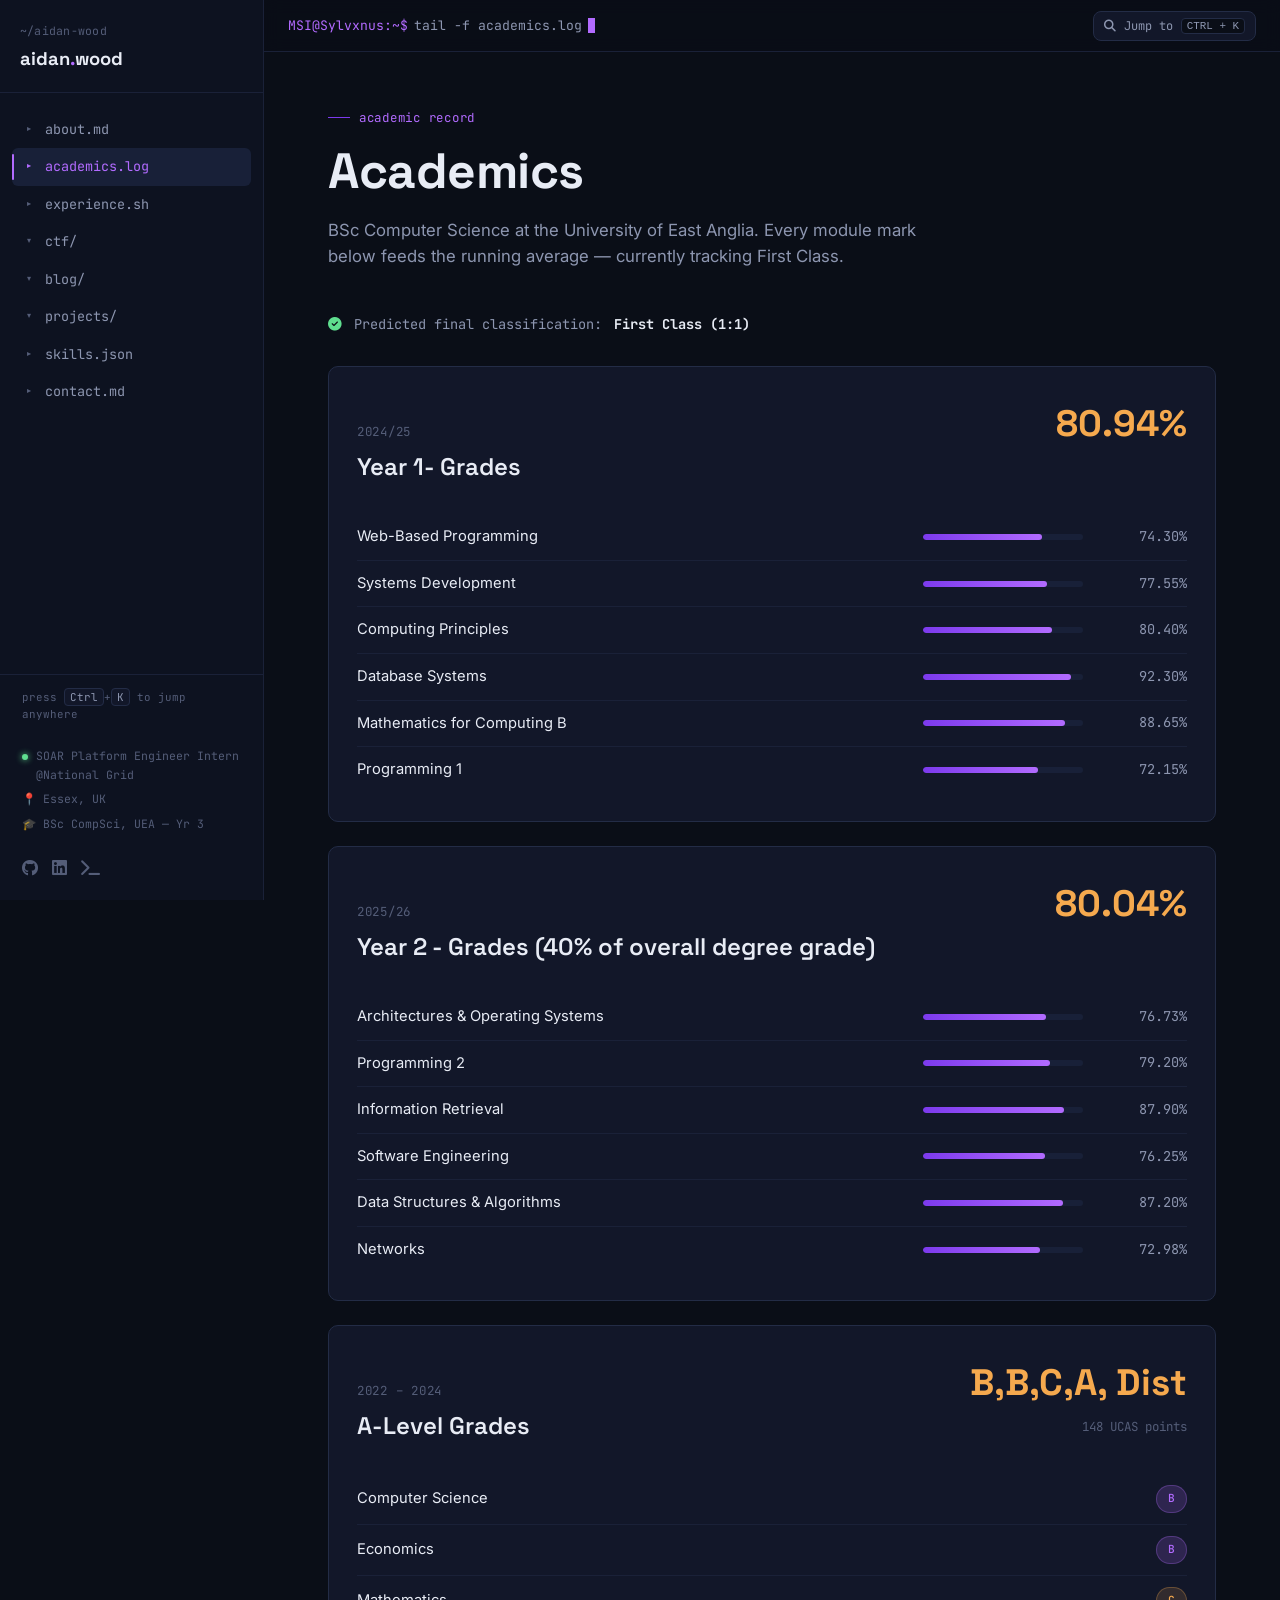
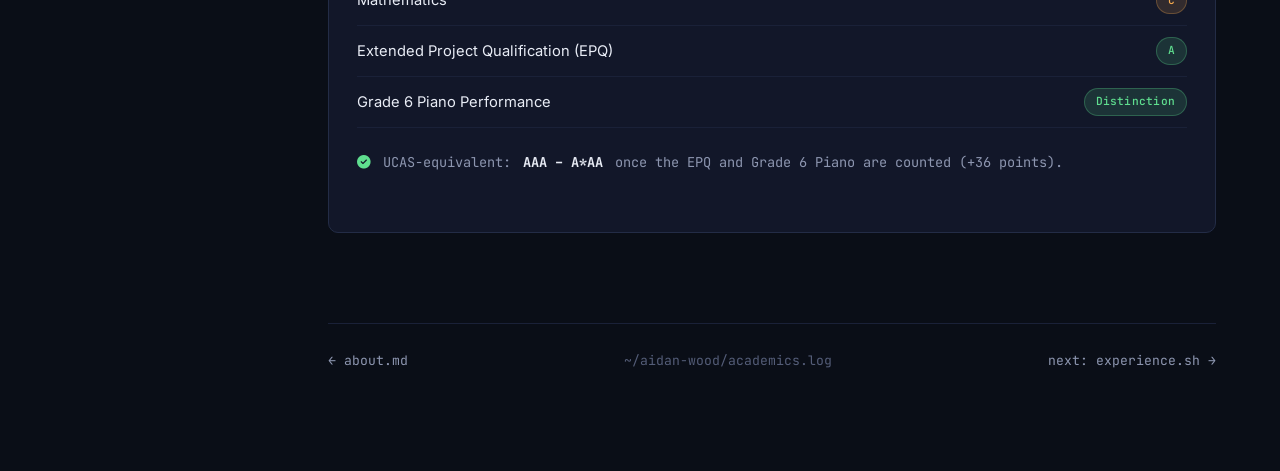
==== academics.html @ daf26e91 "Portfolio redesign" ====
<!DOCTYPE html>
<html lang="en">
<head>
<meta charset="UTF-8">
<meta name="viewport" content="width=device-width, initial-scale=1.0">
<title>Academics — Aidan Wood</title>
<link rel="stylesheet" href="assets/css/style.css">
<link rel="stylesheet" href="assets/css/pages.css">
<link rel="stylesheet" href="https://cdnjs.cloudflare.com/ajax/libs/font-awesome/6.5.0/css/all.min.css">
</head>
<body>

<div class="app-shell">

  <aside class="sidebar">
    <div class="sidebar-brand">
      <div class="path">~/aidan-wood</div>
      <div class="name">aidan<span class="dot">.</span>wood</div>
    </div>
    <nav class="tree">
      <a href="index.html" class="tree-item"><span class="glyph">▸</span>about.md</a>
      <a href="academics.html" class="tree-item active"><span class="glyph">▸</span>academics.log</a>
      <a href="experience.html" class="tree-item"><span class="glyph">▸</span>experience.sh</a>
      <a href="ctf.html" class="tree-item"><span class="glyph">▾</span>ctf/</a>
      <a href="blog.html" class="tree-item"><span class="glyph">▾</span>blog/</a>
      <a href="projects.html" class="tree-item"><span class="glyph">▾</span>projects/</a>
      <a href="skills.html" class="tree-item"><span class="glyph">▸</span>skills.json</a>
      <a href="contact.html" class="tree-item"><span class="glyph">▸</span>contact.md</a>
    </nav>
    <div class="tree-hint">press <kbd>Ctrl</kbd>+<kbd>K</kbd> to jump anywhere</div>
    <div class="sidebar-status">
      <div class="status-line"><span class="led"></span>SOAR Platform Engineer Intern @National Grid</div>
      <div class="status-line">📍 Essex, UK</div>
      <div class="status-line">🎓 BSc CompSci, UEA — Yr 3</div>
    </div>
    <div class="sidebar-social">
      <a href="https://github.com/AidanHWood" target="_blank" rel="noopener noreferrer" aria-label="GitHub"><i class="fab fa-github"></i></a>
      <a href="https://www.linkedin.com/in/aidan-h-wood/" target="_blank" rel="noopener noreferrer" aria-label="LinkedIn"><i class="fab fa-linkedin"></i></a>
      <a href="https://tryhackme.com/p/Sylvxnus" target="_blank" rel="noopener noreferrer" aria-label="TryHackMe"><i class="fas fa-terminal"></i></a>
    </div>
  </aside>
  <div class="sidebar-backdrop"></div>

  <div class="main-col">
    <div class="topbar">
      <div class="topbar-cmd">
        <span class="prompt">MSI@Sylvxnus:~$</span>
        <span class="path" data-command="tail -f academics.log"></span>
        <span class="caret"></span>
      </div>
      <div class="topbar-right">
        <button class="palette-trigger" data-open-palette><i class="fas fa-magnifying-glass"></i> Jump to <kbd class="kbd-hint">CTRL + K</kbd></button>
        <button class="mobile-nav-toggle" aria-label="Open menu"><i class="fas fa-bars"></i></button>
      </div>
    </div>

    <main class="page">
      <div class="eyebrow">academic record</div>
      <h1 class="page-title">Academics</h1>
      <p class="page-lede">BSc Computer Science at the University of East Anglia. Every module mark below feeds the running average — currently tracking First Class.</p>

      <div class="academics-summary">
        <i class="fas fa-circle-check" style="color:var(--green)"></i>
        Predicted final classification: <strong style="color:var(--text)">First Class (1:1)</strong>
      </div>

      <div class="card year-panel">
        <div class="year-panel-head">
          <div>
            <div class="yr">2024/25</div>
            <h2 class="section-title" style="margin-top:6px;">Year 1- Grades</h2>
          </div>
          <div class="avg">80.94%</div>
        </div>

        <div class="mod-row">
          <span class="mod-name">Web-Based Programming</span>
          <div class="mod-bar-track" style="width:160px;"><div class="mod-bar-fill" data-fill="74.30%"></div></div>
          <span class="mod-mark">74.30%</span>
        </div>
        <div class="mod-row">
          <span class="mod-name">Systems Development</span>
          <div class="mod-bar-track" style="width:160px;"><div class="mod-bar-fill" data-fill="77.55%"></div></div>
          <span class="mod-mark">77.55%</span>
        </div>
        <div class="mod-row">
          <span class="mod-name">Computing Principles</span>
          <div class="mod-bar-track" style="width:160px;"><div class="mod-bar-fill" data-fill="80.40%"></div></div>
          <span class="mod-mark">80.40%</span>
        </div>
        <div class="mod-row">
          <span class="mod-name">Database Systems</span>
          <div class="mod-bar-track" style="width:160px;"><div class="mod-bar-fill" data-fill="92.30%"></div></div>
          <span class="mod-mark">92.30%</span>
        </div>
        <div class="mod-row">
          <span class="mod-name">Mathematics for Computing B</span>
          <div class="mod-bar-track" style="width:160px;"><div class="mod-bar-fill" data-fill="88.65%"></div></div>
          <span class="mod-mark">88.65%</span>
        </div>
        <div class="mod-row">
          <span class="mod-name">Programming 1</span>
          <div class="mod-bar-track" style="width:160px;"><div class="mod-bar-fill" data-fill="72.15%"></div></div>
          <span class="mod-mark">72.15%</span>
        </div>
      </div>

      <div class="card year-panel">
        <div class="year-panel-head">
          <div>
            <div class="yr">2025/26</div>
            <h2 class="section-title" style="margin-top:6px;">Year 2 - Grades (40% of overall degree grade)</h2>
          </div>
          <div class="avg">80.04%</div>
        </div>

        <div class="mod-row">
          <span class="mod-name">Architectures &amp; Operating Systems</span>
          <div class="mod-bar-track" style="width:160px;"><div class="mod-bar-fill" data-fill="76.73%"></div></div>
          <span class="mod-mark">76.73%</span>
        </div>
        <div class="mod-row">
          <span class="mod-name">Programming 2</span>
          <div class="mod-bar-track" style="width:160px;"><div class="mod-bar-fill" data-fill="79.20%"></div></div>
          <span class="mod-mark">79.20%</span>
        </div>
        <div class="mod-row">
          <span class="mod-name">Information Retrieval</span>
          <div class="mod-bar-track" style="width:160px;"><div class="mod-bar-fill" data-fill="87.90%"></div></div>
          <span class="mod-mark">87.90%</span>
        </div>
        <div class="mod-row">
          <span class="mod-name">Software Engineering</span>
          <div class="mod-bar-track" style="width:160px;"><div class="mod-bar-fill" data-fill="76.25%"></div></div>
          <span class="mod-mark">76.25%</span>
        </div>
        <div class="mod-row">
          <span class="mod-name">Data Structures &amp; Algorithms</span>
          <div class="mod-bar-track" style="width:160px;"><div class="mod-bar-fill" data-fill="87.20%"></div></div>
          <span class="mod-mark">87.20%</span>
        </div>
        <div class="mod-row">
          <span class="mod-name">Networks</span>
          <div class="mod-bar-track" style="width:160px;"><div class="mod-bar-fill" data-fill="72.98%"></div></div>
          <span class="mod-mark">72.98%</span>
        </div>
      </div>

      <div class="card year-panel">
  <div class="year-panel-head">
    <div>
      <div class="yr">2022 – 2024</div>
      <h2 class="section-title" style="margin-top:6px;">A-Level Grades</h2>
    </div>
    <div style="text-align:right;">
      <div class="avg">B,B,C,A, Dist</div>
      <div style="font-family:var(--f-mono); font-size:0.78rem; color:var(--text-faint); margin-top:4px;">148 UCAS points</div>
    </div>
  </div>

  <div class="mod-row" style="grid-template-columns:1fr auto;">
    <span class="mod-name">Computer Science</span>
    <span class="pill">B</span>
  </div>
  <div class="mod-row" style="grid-template-columns:1fr auto;">
    <span class="mod-name">Economics</span>
    <span class="pill">B</span>
  </div>
  <div class="mod-row" style="grid-template-columns:1fr auto;">
    <span class="mod-name">Mathematics</span>
    <span class="pill amber">C</span>
  </div>
  <div class="mod-row" style="grid-template-columns:1fr auto;">
    <span class="mod-name">Extended Project Qualification (EPQ)</span>
    <span class="pill green">A</span>
  </div>
  <div class="mod-row" style="grid-template-columns:1fr auto;">
    <span class="mod-name">Grade 6 Piano Performance</span>
    <span class="pill green">Distinction</span>
  </div>

  <div class="academics-summary" style="margin-top:24px;">
    <i class="fas fa-circle-check" style="color:var(--green)"></i>
    UCAS-equivalent: <strong style="color:var(--text)">AAA – A*AA</strong> once the EPQ and Grade 6 Piano are counted (+36 points).
  </div>
</div>

      

      
      <div class="page-footer-nav">
        <a href="index.html">← about.md</a>
        <span>~/aidan-wood/academics.log</span>
        <a href="experience.html">next: experience.sh →</a>
      </div>
    </main>
  </div>
</div>

<script src="assets/js/main.js"></script>
</body>
</html>
---- assets/css/style.css ----
/* ============================================================
   AIDAN WOOD — PORTFOLIO DESIGN SYSTEM
   Concept: a security engineer's home directory, rendered as a site.
   Left rail = file tree (nav). Pages = files being opened.
   Every content block borrows the chrome of a terminal window.
   ============================================================ */

@import url('https://fonts.googleapis.com/css2?family=Space+Grotesk:wght@500;600;700&family=Inter:wght@400;500;600;700&family=JetBrains+Mono:wght@400;500;600;700&display=swap');

:root {
  /* ---- color tokens ---- */
  --ink:        #0A0E17;
  --ink-raised: #0D1220;
  --panel:      #121729;
  --panel-2:    #182038;
  --border:     #232C46;
  --border-soft:#1A2138;

  --text:       #E8ECF5;
  --text-dim:   #8D96B0;
  --text-faint: #545D78;

  --accent:     #B26BFF;   /* primary — neon purple, "info" signal */
  --accent-dim: #7C3AED;
  --accent-glow: rgba(178, 107, 255, 0.18);

  --amber:      #F5A94E;   /* secondary — marks, warnings */
  --amber-dim:  #B8792F;

  --red:        #F2556B;   /* high severity only */
  --green:      #5FDE8F;   /* success / active status */

  /* ---- type ---- */
  --f-display: 'Space Grotesk', sans-serif;
  --f-body:    'Inter', sans-serif;
  --f-mono:    'JetBrains Mono', monospace;

  /* ---- layout ---- */
  --sidebar-w: 264px;
  --topbar-h: 52px;
  --radius: 10px;
  --radius-sm: 6px;
}

* { margin: 0; padding: 0; box-sizing: border-box; }

html { scroll-behavior: smooth; }

@media (prefers-reduced-motion: reduce) {
  html { scroll-behavior: auto; }
  *, *::before, *::after {
    animation-duration: 0.001ms !important;
    animation-iteration-count: 1 !important;
    transition-duration: 0.001ms !important;
  }
}

body {
  font-family: var(--f-body);
  background: var(--ink);
  color: var(--text);
  line-height: 1.6;
  -webkit-font-smoothing: antialiased;
  overflow-x: hidden;
}

a { color: inherit; text-decoration: none; }
ul { list-style: none; }
img { max-width: 100%; display: block; }
button { font-family: inherit; cursor: pointer; }

::selection { background: var(--accent-glow); color: var(--accent); }

:focus-visible {
  outline: 2px solid var(--accent);
  outline-offset: 3px;
  border-radius: 3px;
}

/* ---- scrollbar ---- */
::-webkit-scrollbar { width: 10px; height: 10px; }
::-webkit-scrollbar-track { background: var(--ink); }
::-webkit-scrollbar-thumb { background: var(--border); border-radius: 8px; }
::-webkit-scrollbar-thumb:hover { background: var(--accent-dim); }

/* ============================================================
   APP SHELL
   ============================================================ */

.app-shell {
  display: flex;
  align-items: stretch;
  min-height: 100vh;
}

/* ---- Sidebar (file tree) ---- */

.sidebar {
  flex: 0 0 var(--sidebar-w);
  width: var(--sidebar-w);
  position: sticky;
  top: 0;
  align-self: flex-start;
  height: 100vh;
  background: var(--ink-raised);
  border-right: 1px solid var(--border-soft);
  display: flex;
  flex-direction: column;
  padding: 22px 0 18px;
  overflow-y: auto;
}

.sidebar-brand {
  padding: 0 20px 18px;
  border-bottom: 1px solid var(--border-soft);
  margin-bottom: 14px;
}

.sidebar-brand .path {
  font-family: var(--f-mono);
  font-size: 0.72rem;
  color: var(--text-faint);
  letter-spacing: 0.02em;
}

.sidebar-brand .name {
  font-family: var(--f-display);
  font-weight: 700;
  font-size: 1.15rem;
  margin-top: 4px;
  color: var(--text);
}

.sidebar-brand .name .dot { color: var(--accent); }

.tree {
  padding: 4px 12px;
  flex: 1;
}

.tree-item {
  display: flex;
  align-items: center;
  gap: 9px;
  padding: 8px 10px;
  border-radius: var(--radius-sm);
  font-family: var(--f-mono);
  font-size: 0.84rem;
  color: var(--text-dim);
  transition: background 0.15s ease, color 0.15s ease;
  position: relative;
}

.tree-item .glyph {
  color: var(--text-faint);
  width: 14px;
  text-align: center;
  flex-shrink: 0;
}

.tree-item:hover {
  background: var(--panel);
  color: var(--text);
}

.tree-item.active {
  background: var(--panel-2);
  color: var(--accent);
}

.tree-item.active .glyph { color: var(--accent); }

.tree-item.active::before {
  content: '';
  position: absolute;
  left: 0;
  top: 6px;
  bottom: 6px;
  width: 2px;
  background: var(--accent);
  border-radius: 2px;
}

.tree-hint {
  padding: 14px 22px 0;
  font-family: var(--f-mono);
  font-size: 0.68rem;
  color: var(--text-faint);
  border-top: 1px solid var(--border-soft);
  margin-top: 10px;
  padding-top: 14px;
}

.tree-hint kbd {
  background: var(--panel);
  border: 1px solid var(--border);
  border-radius: 4px;
  padding: 1px 5px;
  font-family: var(--f-mono);
  color: var(--text-dim);
}

.sidebar-status {
  padding: 14px 22px 0 22px;
  margin-top: 10px;
}

.status-line {
  display: flex;
  align-items: baseline;
  gap: 8px;
  font-family: var(--f-mono);
  font-size: 0.72rem;
  color: var(--text-faint);
  margin-bottom: 6px;
}

.status-line .led {
  width: 6px; height: 6px;
  border-radius: 50%;
  background: var(--green);
  box-shadow: 0 0 6px var(--green);
  flex-shrink: 0;
}

.sidebar-social {
  display: flex;
  gap: 14px;
  padding: 16px 22px 0;
}

.sidebar-social a {
  color: var(--text-faint);
  font-size: 1.05rem;
  transition: color 0.15s ease;
}
.sidebar-social a:hover { color: var(--accent); }

/* ---- Main column ---- */

.main-col { flex: 1 1 auto; min-width: 0; }

.topbar {
  height: var(--topbar-h);
  border-bottom: 1px solid var(--border-soft);
  display: flex;
  align-items: center;
  justify-content: space-between;
  padding: 0 24px;
  background: rgba(10, 14, 23, 0.85);
  backdrop-filter: blur(8px);
  position: sticky;
  top: 0;
  z-index: 40;
}

.topbar-cmd {
  font-family: var(--f-mono);
  font-size: 0.82rem;
  color: var(--text-dim);
  display: flex;
  gap: 6px;
  align-items: center;
  overflow: hidden;
  white-space: nowrap;
}

.topbar-cmd .prompt { color: var(--accent); }
.topbar-cmd .path { color: var(--text-dim); }
.topbar-cmd .caret {
  display: inline-block;
  width: 7px; height: 15px;
  background: var(--accent);
  animation: caret-blink 1.1s steps(1) infinite;
}

@keyframes caret-blink { 50% { opacity: 0; } }

.topbar-right {
  display: flex;
  align-items: center;
  gap: 14px;
}

.mobile-nav-toggle {
  display: none;
  background: var(--panel);
  border: 1px solid var(--border);
  color: var(--text);
  border-radius: var(--radius-sm);
  width: 34px; height: 34px;
  align-items: center;
  justify-content: center;
  font-size: 1rem;
}

.palette-trigger {
  display: flex;
  align-items: center;
  gap: 8px;
  background: var(--panel);
  border: 1px solid var(--border);
  border-radius: 8px;
  padding: 6px 10px;
  font-family: var(--f-mono);
  font-size: 0.75rem;
  color: var(--text-dim);
  transition: border-color 0.15s ease, color 0.15s ease;
}
.palette-trigger:hover { border-color: var(--accent-dim); color: var(--text); }
.palette-trigger kbd {
  background: var(--ink);
  border: 1px solid var(--border);
  border-radius: 4px;
  padding: 1px 5px;
  font-size: 0.68rem;
}

.page {
  padding: 56px clamp(24px, 5vw, 72px) 100px;
  max-width: 1480px;
}

/* ============================================================
   TYPOGRAPHY
   ============================================================ */

.eyebrow {
  font-family: var(--f-mono);
  font-size: 0.78rem;
  color: var(--accent);
  letter-spacing: 0.06em;
  display: flex;
  align-items: center;
  gap: 9px;
  margin-bottom: 16px;
}

.eyebrow::before {
  content: '';
  width: 22px;
  height: 1px;
  background: var(--accent-dim);
}

h1.page-title {
  font-family: var(--f-display);
  font-weight: 700;
  font-size: clamp(2.1rem, 4vw, 3.1rem);
  line-height: 1.1;
  color: var(--text);
  margin-bottom: 18px;
  letter-spacing: -0.01em;
}

.page-lede {
  font-size: 1.05rem;
  color: var(--text-dim);
  max-width: 640px;
  margin-bottom: 44px;
}

h2.section-title {
  font-family: var(--f-display);
  font-weight: 600;
  font-size: 1.5rem;
  color: var(--text);
  margin-bottom: 6px;
}

.section-block { margin-top: 64px; }
.section-block:first-of-type { margin-top: 0; }

/* ============================================================
   TERMINAL WINDOW COMPONENT
   ============================================================ */

.term-window {
  background: var(--panel);
  border: 1px solid var(--border);
  border-radius: var(--radius);
  overflow: hidden;
  box-shadow: 0 20px 50px -20px rgba(0,0,0,0.6);
}

.term-titlebar {
  display: flex;
  align-items: center;
  gap: 10px;
  padding: 11px 14px;
  background: var(--panel-2);
  border-bottom: 1px solid var(--border);
}

.term-dots { display: flex; gap: 7px; }
.term-dots span {
  width: 11px; height: 11px;
  border-radius: 50%;
  display: inline-block;
}
.term-dots .r { background: #F2556B; }
.term-dots .y { background: #F5A94E; }
.term-dots .g { background: #5FDE8F; }

.term-titlebar .term-name {
  font-family: var(--f-mono);
  font-size: 0.74rem;
  color: var(--text-faint);
  margin-left: 4px;
}

.term-body {
  padding: 20px 22px 24px;
  font-family: var(--f-mono);
  font-size: 0.88rem;
  color: var(--text);
  overflow-x: auto;
}

.term-line { display: flex; gap: 10px; margin-bottom: 4px; flex-wrap: wrap; }
.term-line .prompt { color: var(--accent); flex-shrink: 0; }
.term-line .cmd { color: var(--text); }
.term-out { color: var(--text-dim); }

/* ============================================================
   BUTTONS
   ============================================================ */

.btn {
  display: inline-flex;
  align-items: center;
  gap: 8px;
  padding: 12px 22px;
  border-radius: 8px;
  font-family: var(--f-mono);
  font-size: 0.85rem;
  font-weight: 500;
  border: 1px solid transparent;
  transition: transform 0.15s ease, background 0.15s ease, border-color 0.15s ease, color 0.15s ease;
}

.btn-primary {
  background: var(--accent);
  color: #1C0B33;
}
.btn-primary:hover { transform: translateY(-2px); background: #CB9BFF; }

.btn-ghost {
  background: transparent;
  border-color: var(--border);
  color: var(--text);
}
.btn-ghost:hover { border-color: var(--accent-dim); color: var(--accent); transform: translateY(-2px); }

.btn-row { display: flex; gap: 14px; flex-wrap: wrap; margin-top: 30px; }

/* ============================================================
   CARDS — generic
   ============================================================ */

.card {
  background: var(--panel);
  border: 1px solid var(--border);
  border-radius: var(--radius);
  padding: 24px;
  transition: transform 0.18s ease, border-color 0.18s ease;
}

.card:hover { border-color: var(--border); transform: translateY(-3px); }

.grid-2 { display: grid; grid-template-columns: repeat(2, minmax(0, 540px)); justify-content: space-between; gap: 22px; }
.grid-3 { display: grid; grid-template-columns: repeat(3, minmax(0, 340px)); justify-content: space-between; gap: 20px; }

@media (max-width: 900px) {
  .grid-2, .grid-3 { grid-template-columns: 1fr; }
}

/* ============================================================
   BADGES / PILLS
   ============================================================ */

.pill {
  display: inline-flex;
  align-items: center;
  gap: 6px;
  padding: 4px 11px;
  border-radius: 20px;
  font-family: var(--f-mono);
  font-size: 0.7rem;
  font-weight: 500;
  letter-spacing: 0.02em;
  background: var(--accent-glow);
  color: var(--accent);
  border: 1px solid rgba(178,107,255,0.28);
}

.pill.amber { background: rgba(245,169,78,0.14); color: var(--amber); border-color: rgba(245,169,78,0.28); }
.pill.red { background: rgba(242,85,107,0.14); color: var(--red); border-color: rgba(242,85,107,0.28); }
.pill.green { background: rgba(95,222,143,0.14); color: var(--green); border-color: rgba(95,222,143,0.28); }

/* ============================================================
   COMMAND PALETTE
   ============================================================ */

.palette-overlay {
  position: fixed;
  inset: 0;
  background: rgba(5,7,13,0.7);
  backdrop-filter: blur(3px);
  display: none;
  align-items: flex-start;
  justify-content: center;
  padding-top: 14vh;
  z-index: 200;
}

.palette-overlay.open { display: flex; }

.palette-box {
  width: min(560px, 90vw);
  background: var(--panel);
  border: 1px solid var(--border);
  border-radius: var(--radius);
  box-shadow: 0 30px 70px -20px rgba(0,0,0,0.7);
  overflow: hidden;
}

.palette-input-row {
  display: flex;
  align-items: center;
  gap: 10px;
  padding: 14px 18px;
  border-bottom: 1px solid var(--border);
  font-family: var(--f-mono);
  color: var(--accent);
}

.palette-input-row input {
  flex: 1;
  background: transparent;
  border: none;
  outline: none;
  color: var(--text);
  font-family: var(--f-mono);
  font-size: 0.92rem;
}

.palette-results { max-height: 320px; overflow-y: auto; padding: 8px; }

.palette-item {
  display: flex;
  justify-content: space-between;
  padding: 10px 12px;
  border-radius: var(--radius-sm);
  font-family: var(--f-mono);
  font-size: 0.85rem;
  color: var(--text-dim);
}

.palette-item.sel { background: var(--panel-2); color: var(--text); }
.palette-item .tag { color: var(--text-faint); font-size: 0.72rem; }

/* ============================================================
   FOOTER (per page, inside .page)
   ============================================================ */

.page-footer-nav {
  margin-top: 90px;
  padding-top: 26px;
  border-top: 1px solid var(--border-soft);
  display: flex;
  justify-content: space-between;
  font-family: var(--f-mono);
  font-size: 0.82rem;
  color: var(--text-faint);
  flex-wrap: wrap;
  gap: 14px;
}

.page-footer-nav a { color: var(--text-dim); transition: color 0.15s ease; }
.page-footer-nav a:hover { color: var(--accent); }

/* ============================================================
   TOAST (easter egg / copy confirmation)
   ============================================================ */

.toast {
  position: fixed;
  bottom: 24px;
  left: 50%;
  transform: translateX(-50%) translateY(20px);
  background: var(--panel-2);
  border: 1px solid var(--accent-dim);
  color: var(--accent);
  font-family: var(--f-mono);
  font-size: 0.82rem;
  padding: 11px 18px;
  border-radius: 8px;
  opacity: 0;
  pointer-events: none;
  transition: opacity 0.25s ease, transform 0.25s ease;
  z-index: 300;
  box-shadow: 0 15px 40px -10px rgba(0,0,0,0.6);
}

.toast.show { opacity: 1; transform: translateX(-50%) translateY(0); }

/* ============================================================
   RESPONSIVE — mobile sidebar becomes a drawer
   ============================================================ */

@media (max-width: 880px) {
  .sidebar {
    position: fixed;
    left: 0; top: 0;
    width: min(280px, 82vw);
    transform: translateX(-100%);
    transition: transform 0.25s ease;
    z-index: 150;
    box-shadow: 20px 0 60px -20px rgba(0,0,0,0.6);
  }
  .sidebar.open { transform: translateX(0); }
  .mobile-nav-toggle { display: flex; }
  .sidebar-backdrop {
    display: none;
    position: fixed; inset: 0;
    background: rgba(0,0,0,0.5);
    z-index: 140;
  }
  .sidebar-backdrop.open { display: block; }
  .palette-trigger .kbd-hint { display: none; }
}
---- assets/css/pages.css ----
/* ============================================================
   PAGE-SPECIFIC STYLES
   ============================================================ */

/* ---------- HOME / ABOUT — neofetch hero ---------- */

.hero {
  display: grid;
  grid-template-columns: minmax(0, 640px) 460px;
  justify-content: space-between;
  gap: 40px;
  align-items: start;
  margin-bottom: 26px;
}

@media (max-width: 900px) { .hero { grid-template-columns: 1fr; } }

.hero-copy { display: flex; flex-direction: column; justify-content: center; }

.hero-copy h1 {
  font-family: var(--f-display);
  font-weight: 700;
  font-size: clamp(2.3rem, 4.4vw, 3.4rem);
  line-height: 1.08;
  letter-spacing: -0.01em;
  margin-bottom: 18px;
}

.hero-copy h1 .accent { color: var(--accent); }

.hero-copy p.lede {
  color: var(--text-dim);
  font-size: 1.05rem;
  max-width: 520px;
  margin-bottom: 8px;
}

.neofetch-card { min-width: 0; }

/* ---- standalone photo + blob, next to the heading ---- */
.hero-photo-col {
  position: relative;
  min-height: 420px;   /* was 340px */
  display: flex;
  align-items: center;
  justify-content: center;
}

.photo-blob {
  position: absolute;
  width: 450px;    /* was 300px */
  height: 400px;   /* was 280px */
  background: linear-gradient(135deg, var(--accent), var(--accent-dim));
  border-radius: 63% 37% 54% 46% / 45% 41% 59% 55%;
  box-shadow: 0 0 70px rgba(178,107,255,0.35), 0 0 140px rgba(178,107,255,0.14);
  transform: rotate(-8deg);
}

.hero-photo {
  position: relative;
  width: 290px;    /* was 230px */
  height: 290px;   /* was 230px */
  border-radius: 50%;
  object-fit: cover;
  object-position: center 20%;
  border: 5px solid #F3EEFF;
  box-shadow: 0 18px 45px -14px rgba(0,0,0,0.55);
}

@media (max-width: 900px) {
  .hero-photo-col { min-height: 260px; margin-top: 4px; }
  .photo-blob { width: 230px; height: 210px; }
  .hero-photo { width: 180px; height: 180px; }
}

/* ---- full-width neofetch stat strip (below the buttons) ---- */
.neofetch-strip {
  display: flex;
  flex-wrap: wrap;
  gap: 28px 44px;
  padding: 26px 28px 30px;
  font-family: var(--f-mono);
}

.neofetch-strip .stat {
  display: flex;
  flex-direction: column;
  gap: 6px;
  min-width: 150px;
}

.neofetch-strip .stat-k {
  color: var(--accent);
  font-size: 0.74rem;
  letter-spacing: 0.04em;
  text-transform: uppercase;
}

.neofetch-strip .stat-v { color: var(--text-dim); font-size: 0.86rem; }
.neofetch-strip .stat-v strong { color: var(--text); font-weight: 500; }

.neofetch-swatches-wide {
  display: flex;
  gap: 6px;
  align-items: center;
}
.neofetch-swatches-wide span { width: 18px; height: 18px; border-radius: 4px; }

.neofetch-body {
  display: flex;
  gap: 22px;
  padding: 26px 22px;
  font-family: var(--f-mono);
  font-size: 0.82rem;
}

.neofetch-photo {
  width: 108px;
  height: 108px;
  border-radius: 12px;
  object-fit: cover;
  object-position: center 20%;
  border: 1px solid var(--border);
  flex-shrink: 0;
}

.neofetch-info dl {
  display: grid;
  grid-template-columns: auto 1fr;
  gap: 5px 14px;
}

.neofetch-info dt { color: var(--accent); white-space: nowrap; }
.neofetch-info dd { color: var(--text-dim); }
.neofetch-info dd strong { color: var(--text); font-weight: 500; }

.neofetch-swatches { display: flex; gap: 5px; margin-top: 12px; grid-column: 1 / -1; }
.neofetch-swatches span { width: 16px; height: 16px; border-radius: 3px; }

.quicklinks {
  display: grid;
  grid-template-columns: repeat(4, minmax(0, 260px));
  justify-content: space-between;
  gap: 16px;
  margin-top: 56px;
}
@media (max-width: 760px) { .quicklinks { grid-template-columns: repeat(2, 1fr); } }

.quicklink {
  padding: 20px 18px;
  display: flex;
  flex-direction: column;
  gap: 10px;
}
.quicklink .glyph { color: var(--accent); font-size: 1.15rem; }
.quicklink .label { font-family: var(--f-display); font-weight: 600; font-size: 0.95rem; }
.quicklink .desc { color: var(--text-dim); font-size: 0.8rem; }

/* ---------- ACADEMICS ---------- */

.year-panel { padding: 28px; }
.year-panel + .year-panel { margin-top: 24px; }

.year-panel-head {
  display: flex;
  justify-content: space-between;
  align-items: baseline;
  margin-bottom: 22px;
  flex-wrap: wrap;
  gap: 10px;
}

.year-panel-head .yr {
  font-family: var(--f-mono);
  font-size: 0.78rem;
  color: var(--text-faint);
  text-transform: uppercase;
  letter-spacing: 0.06em;
}

.year-panel-head .avg {
  font-family: var(--f-display);
  font-size: 2.3rem;
  font-weight: 700;
  color: var(--amber);
}

.mod-row {
  display: grid;
  grid-template-columns: 1fr auto 90px;
  align-items: center;
  gap: 14px;
  padding: 11px 0;
  border-bottom: 1px solid var(--border-soft);
}
.mod-row:last-child { border-bottom: none; }

.mod-name { font-size: 0.92rem; color: var(--text); }
.mod-mark { font-family: var(--f-mono); font-size: 0.85rem; color: var(--text-dim); text-align: right; }

.mod-bar-track {
  height: 6px;
  border-radius: 4px;
  background: var(--panel-2);
  overflow: hidden;
}
.mod-bar-fill {
  height: 100%;
  background: linear-gradient(90deg, var(--accent-dim), var(--accent));
  border-radius: 4px;
  width: 0%;
  transition: width 1s cubic-bezier(.16,1,.3,1);
}

.academics-summary {
  margin-top: 30px;
  margin-bottom: 30px;
  display: flex;
  align-items: center;
  gap: 12px;
  font-family: var(--f-mono);
  font-size: 0.85rem;
  color: var(--text-dim);
}

/* ---------- EXPERIENCE — ls -la terminal ---------- */

.ls-row {
  display: grid;
  grid-template-columns: 100px 50px 60px 90px 130px 1fr;
  gap: 14px;
  padding: 9px 4px;
  border-radius: var(--radius-sm);
  cursor: pointer;
  color: var(--text-dim);
  transition: background 0.12s ease, color 0.12s ease;
  white-space: nowrap;
}
.ls-row:hover, .ls-row.open { background: var(--panel-2); color: var(--text); }
.ls-row .perm { color: var(--text-faint); }
.ls-row .fname { color: var(--accent); font-weight: 500; }
.ls-row.open .fname { color: var(--text); }

.ls-header-row {
  color: var(--text-faint);
  font-size: 0.72rem;
  padding: 0 4px 8px;
  border-bottom: 1px solid var(--border-soft);
  margin-bottom: 6px;
}

.ls-detail {
  display: none;
  padding: 16px 18px;
  margin: 4px 0 12px;
  background: var(--ink-raised);
  border-left: 2px solid var(--accent);
  border-radius: 0 var(--radius-sm) var(--radius-sm) 0;
  font-family: var(--f-body);
  font-size: 0.88rem;
  color: var(--text-dim);
  white-space: normal;
}
.ls-detail.show { display: block; }
.ls-detail h4 { font-family: var(--f-display); color: var(--text); font-size: 1rem; margin-bottom: 6px; }
.ls-detail .meta { font-family: var(--f-mono); font-size: 0.74rem; color: var(--accent); margin-bottom: 10px; display: block; }

.ls-hint { color: var(--text-faint); font-size: 0.76rem; margin-top: 14px; }

@media (max-width: 700px) {
  .ls-row { grid-template-columns: 1fr; gap: 2px; white-space: normal; }
  .ls-row > span:not(.fname) { display: none; }
  .ls-header-row { display: none; }
}

/* ---------- CTF ---------- */

.ctf-card {
  padding: 0;
  overflow: hidden;
  display: flex;
  flex-direction: column;
}

.ctf-card img {
  width: 100%;
  height: 250px;   /* was 170px */
  object-fit: cover;
}

.ctf-card img.contain {
  object-fit: contain;
  background: var(--ink-raised);
  padding: 10px;   /* was 18px — less padding leaves more room for the image itself */
}

.ctf-card-body { padding: 22px; flex: 1; display: flex; flex-direction: column; gap: 10px; }
.ctf-card-body h3 { font-family: var(--f-display); font-size: 1.05rem; }
.ctf-card-body p { color: var(--text-dim); font-size: 0.86rem; }

.rank-track { height: 5px; border-radius: 4px; background: var(--panel-2); overflow: hidden; margin-top: 4px; }
.rank-fill { height: 100%; background: linear-gradient(90deg, var(--amber-dim), var(--amber)); width: 0%; transition: width 1.1s cubic-bezier(.16,1,.3,1); border-radius: 4px; }
.rank-labels { display: flex; justify-content: space-between; font-family: var(--f-mono); font-size: 0.68rem; color: var(--text-faint); }

/* ---------- BLOG ---------- */

.blog-term { padding-bottom: 0; }

.blog-typeline {
  font-family: var(--f-mono);
  font-size: 0.95rem;
  color: var(--accent);
}
.blog-typeline .caret2 {
  display: inline-block; width: 8px; height: 16px;
  background: var(--accent); margin-left: 2px; vertical-align: -2px;
  animation: caret-blink 1.1s steps(1) infinite;
}

.blog-daynav {
  display: flex;
  align-items: center;
  justify-content: space-between;
  margin: 34px 0 20px;
  font-family: var(--f-mono);
}

.blog-daynav .date { color: var(--text); font-size: 0.95rem; }
.blog-daynav .navbtn {
  background: var(--panel);
  border: 1px solid var(--border);
  color: var(--text-dim);
  border-radius: 7px;
  padding: 8px 12px;
  font-family: var(--f-mono);
  font-size: 0.78rem;
  transition: border-color 0.15s ease, color 0.15s ease;
}
.blog-daynav .navbtn:hover:not(:disabled) { border-color: var(--accent-dim); color: var(--accent); }
.blog-daynav .navbtn:disabled { opacity: 0.35; cursor: not-allowed; }

.exploit-card {
  padding: 20px;
  border-left: 3px solid var(--text-faint);
  cursor: pointer;
}
.exploit-card.high { border-left-color: var(--red); }
.exploit-card.medium { border-left-color: var(--amber); }
.exploit-card.low { border-left-color: var(--green); }

.exploit-card .title { font-family: var(--f-display); font-weight: 600; font-size: 1.02rem; margin-bottom: 8px; }
.exploit-card .desc { color: var(--text-dim); font-size: 0.88rem; }

.exploit-empty { color: var(--text-faint); font-family: var(--f-mono); font-size: 0.85rem; padding: 30px 0; }

.modal-overlay {
  position: fixed; inset: 0;
  background: rgba(5,7,13,0.72);
  backdrop-filter: blur(3px);
  display: none;
  align-items: center;
  justify-content: center;
  z-index: 250;
  padding: 20px;
}
.modal-overlay.open { display: flex; }

.modal-box {
  width: min(640px, 100%);
  max-height: 82vh;
  overflow-y: auto;
  background: var(--panel);
  border: 1px solid var(--border);
  border-radius: var(--radius);
  padding: 30px;
  position: relative;
}

.modal-close {
  position: absolute; top: 18px; right: 18px;
  background: var(--panel-2);
  border: 1px solid var(--border);
  color: var(--text-dim);
  width: 30px; height: 30px;
  border-radius: 8px;
  font-size: 1rem;
}
.modal-close:hover { color: var(--text); }

.modal-box h3 { font-family: var(--f-display); font-size: 1.3rem; margin: 6px 30px 12px 0; }
.modal-box .modal-desc { color: var(--text-dim); margin-bottom: 14px; }
.modal-box .modal-details { color: var(--text-dim); font-size: 0.92rem; line-height: 1.7; margin-bottom: 18px; }
.modal-box .modal-link { color: var(--accent); font-family: var(--f-mono); font-size: 0.85rem; }

/* ---------- PROJECTS ---------- */

.project-feature {
  display: grid;
  grid-template-columns: 1.1fr 1fr;
  gap: 26px;
  margin-bottom: 26px;
}
@media (max-width: 900px) { .project-feature { grid-template-columns: 1fr; } }

.project-feature video {
  width: 100%;
  height: 100%;
  min-height: 260px;
  object-fit: cover;
  border-radius: var(--radius);
  border: 1px solid var(--border);
}

.project-card h3 { font-family: var(--f-display); font-size: 1.15rem; margin-bottom: 12px; }
.project-card p { color: var(--text-dim); font-size: 0.9rem; margin-bottom: 10px; }
.project-card .accuracy-list { font-family: var(--f-mono); font-size: 0.8rem; color: var(--text-dim); margin: 10px 0; }
.project-card .accuracy-list div { display: flex; justify-content: space-between; padding: 3px 0; border-bottom: 1px solid var(--border-soft); }
.project-card .gh-link {
  margin-top: auto;
  display: inline-flex;
  align-items: center;
  gap: 8px;
  color: var(--accent);
  font-family: var(--f-mono);
  font-size: 0.82rem;
  padding-top: 12px;
}

.project-card { display: flex; flex-direction: column; }

/* ---------- SKILLS (rendered as skills.json) ---------- */

.json-body { font-family: var(--f-mono); font-size: 0.86rem; line-height: 1.85; padding: 24px 26px; overflow-x: auto; }
.json-body .k { color: var(--accent); }
.json-body .s { color: var(--amber); }
.json-body .b { color: var(--text-faint); }
.json-line { padding-left: 22px; }
.json-line-2 { padding-left: 44px; }

/* ---------- CONTACT ---------- */

.contact-grid { display: grid; grid-template-columns: repeat(3, minmax(0, 320px)); justify-content: space-between; gap: 20px; }
@media (max-width: 900px) { .contact-grid { grid-template-columns: 1fr; } }

.contact-card { padding: 26px; display: flex; flex-direction: column; gap: 12px; }
.contact-card .glyph { color: var(--accent); font-size: 1.3rem; }
.contact-card h3 { font-family: var(--f-display); font-size: 1.05rem; }
.contact-card p { color: var(--text-dim); font-size: 0.88rem; }
.contact-card .value { font-family: var(--f-mono); font-size: 0.86rem; color: var(--text); word-break: break-all; }
.contact-card .action { margin-top: auto; }

.status-block { margin-top: 30px; padding: 22px 26px; }
.status-block .status-line { font-size: 0.86rem; }

/* ---------- extra small-screen refinements ---------- */
@media (max-width: 520px) {
  .neofetch-body { flex-direction: column; align-items: flex-start; }
  .quicklinks { grid-template-columns: 1fr; }
  .mod-row { grid-template-columns: 1fr auto; row-gap: 6px; }
  .mod-row .mod-bar-track { display: none; }
  .contact-grid { grid-template-columns: 1fr; }
}
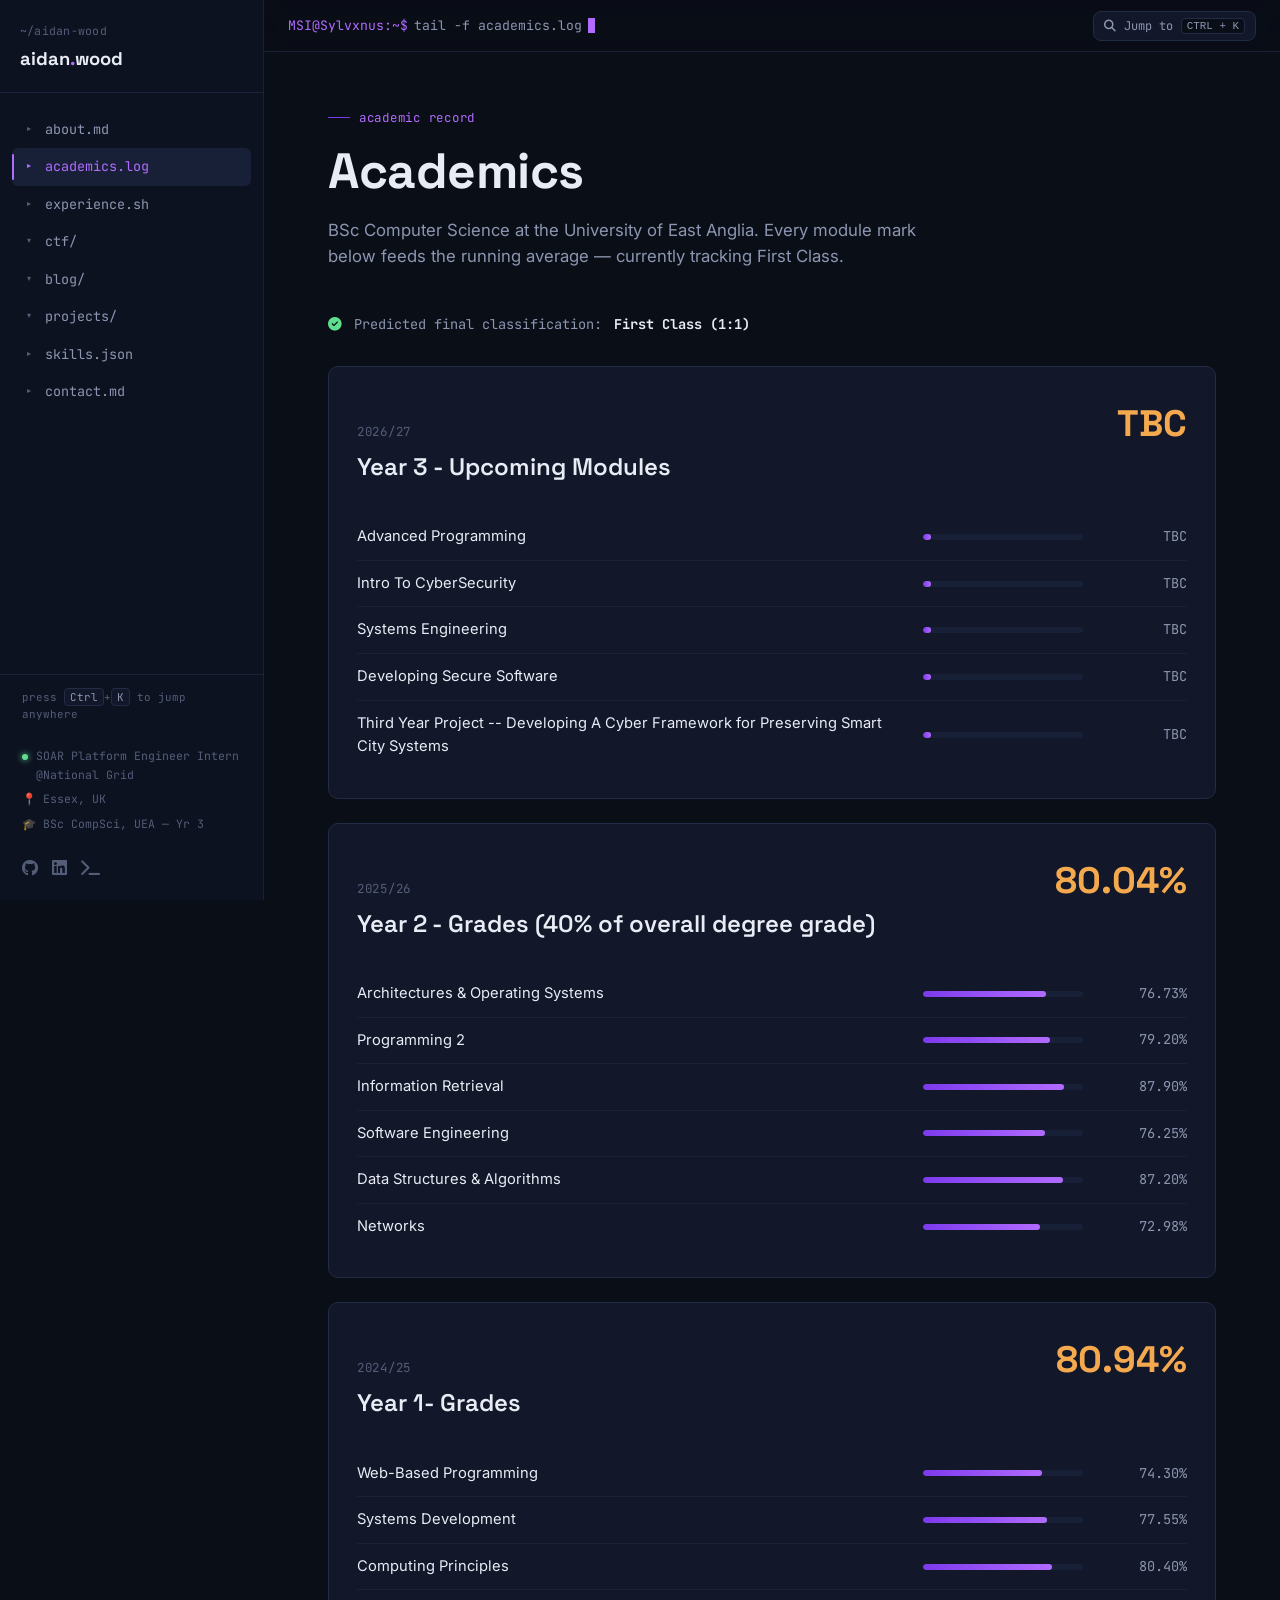
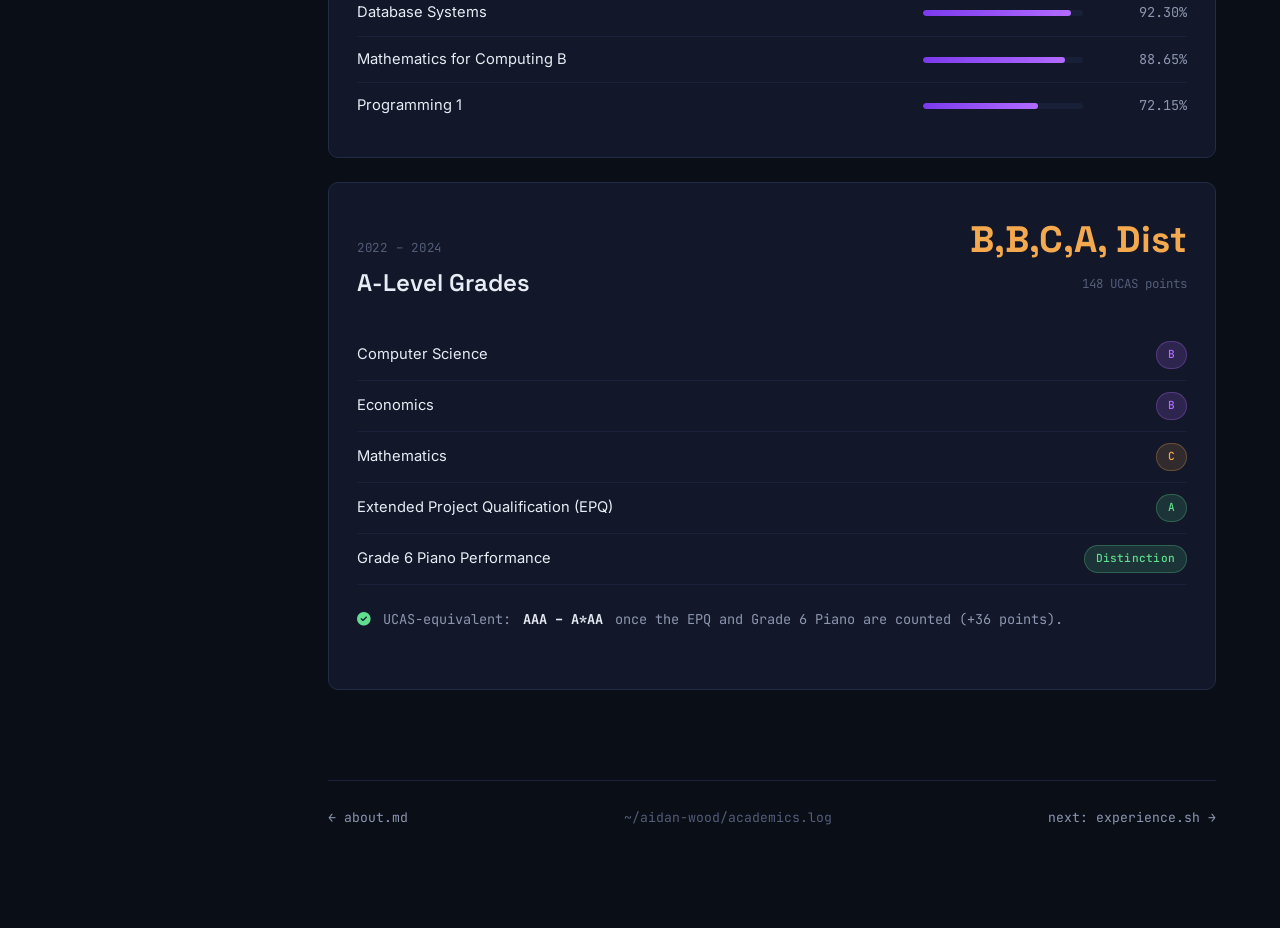
==== commit d19624dc: "Updated projects and academics rework in prep for grad scheme season" ====
--- a/academics.html
+++ b/academics.html
@@ -63,6 +63,82 @@
         <i class="fas fa-circle-check" style="color:var(--green)"></i>
         Predicted final classification: <strong style="color:var(--text)">First Class (1:1)</strong>
       </div>
+      
+      <div class="card year-panel">
+        <div class="year-panel-head">
+          <div>
+            <div class="yr">2026/27</div>
+            <h2 class="section-title" style="margin-top:6px;">Year 3 - Upcoming Modules</h2>
+          </div>
+          <div class="avg">TBC</div>
+        </div>
+        <div class="mod-row">
+          <span class="mod-name">Advanced Programming</span>
+          <div class="mod-bar-track" style="width:160px;"><div class="mod-bar-fill" data-fill="5%"></div></div>
+          <span class="mod-mark">TBC</span>
+        </div>
+        <div class="mod-row">
+          <span class="mod-name">Intro To CyberSecurity</span>
+          <div class="mod-bar-track" style="width:160px;"><div class="mod-bar-fill" data-fill="5%"></div></div>
+          <span class="mod-mark">TBC</span>
+        </div>
+        <div class="mod-row">
+          <span class="mod-name">Systems Engineering</span>
+          <div class="mod-bar-track" style="width:160px;"><div class="mod-bar-fill" data-fill="5%"></div></div>
+          <span class="mod-mark">TBC</span>
+        </div>
+        <div class="mod-row">
+          <span class="mod-name">Developing Secure Software</span>
+          <div class="mod-bar-track" style="width:160px;"><div class="mod-bar-fill" data-fill="5%"></div></div>
+          <span class="mod-mark">TBC</span>
+        </div>
+        <div class="mod-row">
+          <span class="mod-name">Third Year Project -- Developing A Cyber Framework for Preserving Smart City Systems</span>
+          <div class="mod-bar-track" style="width:160px;"><div class="mod-bar-fill" data-fill="5%"></div></div>
+          <span class="mod-mark">TBC</span>
+        </div>
+      </div>
+
+      <div class="card year-panel">
+        <div class="year-panel-head">
+          <div>
+            <div class="yr">2025/26</div>
+            <h2 class="section-title" style="margin-top:6px;">Year 2 - Grades (40% of overall degree grade)</h2>
+          </div>
+          <div class="avg">80.04%</div>
+        </div>
+
+        <div class="mod-row">
+          <span class="mod-name">Architectures &amp; Operating Systems</span>
+          <div class="mod-bar-track" style="width:160px;"><div class="mod-bar-fill" data-fill="76.73%"></div></div>
+          <span class="mod-mark">76.73%</span>
+        </div>
+        <div class="mod-row">
+          <span class="mod-name">Programming 2</span>
+          <div class="mod-bar-track" style="width:160px;"><div class="mod-bar-fill" data-fill="79.20%"></div></div>
+          <span class="mod-mark">79.20%</span>
+        </div>
+        <div class="mod-row">
+          <span class="mod-name">Information Retrieval</span>
+          <div class="mod-bar-track" style="width:160px;"><div class="mod-bar-fill" data-fill="87.90%"></div></div>
+          <span class="mod-mark">87.90%</span>
+        </div>
+        <div class="mod-row">
+          <span class="mod-name">Software Engineering</span>
+          <div class="mod-bar-track" style="width:160px;"><div class="mod-bar-fill" data-fill="76.25%"></div></div>
+          <span class="mod-mark">76.25%</span>
+        </div>
+        <div class="mod-row">
+          <span class="mod-name">Data Structures &amp; Algorithms</span>
+          <div class="mod-bar-track" style="width:160px;"><div class="mod-bar-fill" data-fill="87.20%"></div></div>
+          <span class="mod-mark">87.20%</span>
+        </div>
+        <div class="mod-row">
+          <span class="mod-name">Networks</span>
+          <div class="mod-bar-track" style="width:160px;"><div class="mod-bar-fill" data-fill="72.98%"></div></div>
+          <span class="mod-mark">72.98%</span>
+        </div>
+      </div>
 
       <div class="card year-panel">
         <div class="year-panel-head">
@@ -104,90 +180,45 @@
           <span class="mod-mark">72.15%</span>
         </div>
       </div>
-
-      <div class="card year-panel">
-        <div class="year-panel-head">
-          <div>
-            <div class="yr">2025/26</div>
-            <h2 class="section-title" style="margin-top:6px;">Year 2 - Grades (40% of overall degree grade)</h2>
-          </div>
-          <div class="avg">80.04%</div>
-        </div>
-
-        <div class="mod-row">
-          <span class="mod-name">Architectures &amp; Operating Systems</span>
-          <div class="mod-bar-track" style="width:160px;"><div class="mod-bar-fill" data-fill="76.73%"></div></div>
-          <span class="mod-mark">76.73%</span>
-        </div>
-        <div class="mod-row">
-          <span class="mod-name">Programming 2</span>
-          <div class="mod-bar-track" style="width:160px;"><div class="mod-bar-fill" data-fill="79.20%"></div></div>
-          <span class="mod-mark">79.20%</span>
-        </div>
-        <div class="mod-row">
-          <span class="mod-name">Information Retrieval</span>
-          <div class="mod-bar-track" style="width:160px;"><div class="mod-bar-fill" data-fill="87.90%"></div></div>
-          <span class="mod-mark">87.90%</span>
-        </div>
-        <div class="mod-row">
-          <span class="mod-name">Software Engineering</span>
-          <div class="mod-bar-track" style="width:160px;"><div class="mod-bar-fill" data-fill="76.25%"></div></div>
-          <span class="mod-mark">76.25%</span>
-        </div>
-        <div class="mod-row">
-          <span class="mod-name">Data Structures &amp; Algorithms</span>
-          <div class="mod-bar-track" style="width:160px;"><div class="mod-bar-fill" data-fill="87.20%"></div></div>
-          <span class="mod-mark">87.20%</span>
-        </div>
-        <div class="mod-row">
-          <span class="mod-name">Networks</span>
-          <div class="mod-bar-track" style="width:160px;"><div class="mod-bar-fill" data-fill="72.98%"></div></div>
-          <span class="mod-mark">72.98%</span>
-        </div>
-      </div>
-
-      <div class="card year-panel">
-  <div class="year-panel-head">
-    <div>
-      <div class="yr">2022 – 2024</div>
-      <h2 class="section-title" style="margin-top:6px;">A-Level Grades</h2>
-    </div>
-    <div style="text-align:right;">
-      <div class="avg">B,B,C,A, Dist</div>
-      <div style="font-family:var(--f-mono); font-size:0.78rem; color:var(--text-faint); margin-top:4px;">148 UCAS points</div>
-    </div>
-  </div>
-
-  <div class="mod-row" style="grid-template-columns:1fr auto;">
-    <span class="mod-name">Computer Science</span>
-    <span class="pill">B</span>
-  </div>
-  <div class="mod-row" style="grid-template-columns:1fr auto;">
-    <span class="mod-name">Economics</span>
-    <span class="pill">B</span>
-  </div>
-  <div class="mod-row" style="grid-template-columns:1fr auto;">
-    <span class="mod-name">Mathematics</span>
-    <span class="pill amber">C</span>
-  </div>
-  <div class="mod-row" style="grid-template-columns:1fr auto;">
-    <span class="mod-name">Extended Project Qualification (EPQ)</span>
-    <span class="pill green">A</span>
-  </div>
-  <div class="mod-row" style="grid-template-columns:1fr auto;">
-    <span class="mod-name">Grade 6 Piano Performance</span>
-    <span class="pill green">Distinction</span>
-  </div>
-
-  <div class="academics-summary" style="margin-top:24px;">
-    <i class="fas fa-circle-check" style="color:var(--green)"></i>
-    UCAS-equivalent: <strong style="color:var(--text)">AAA – A*AA</strong> once the EPQ and Grade 6 Piano are counted (+36 points).
-  </div>
-</div>
-
-      
-
-      
+  
+      <div class="card year-panel">
+        <div class="year-panel-head">
+          <div>
+            <div class="yr">2022 – 2024</div>
+              <h2 class="section-title" style="margin-top:6px;">A-Level Grades</h2>
+            </div>
+            <div style="text-align:right;">
+              <div class="avg">B,B,C,A, Dist</div>
+                <div style="font-family:var(--f-mono); font-size:0.78rem; color:var(--text-faint); margin-top:4px;">148 UCAS points</div>
+              </div>
+            </div>
+            <div class="mod-row" style="grid-template-columns:1fr auto;">
+              <span class="mod-name">Computer Science</span>
+              <span class="pill">B</span>
+            </div>
+            <div class="mod-row" style="grid-template-columns:1fr auto;">
+              <span class="mod-name">Economics</span>
+              <span class="pill">B</span>
+            </div>
+            <div class="mod-row" style="grid-template-columns:1fr auto;">
+              <span class="mod-name">Mathematics</span>
+              <span class="pill amber">C</span>
+            </div>
+            <div class="mod-row" style="grid-template-columns:1fr auto;">
+              <span class="mod-name">Extended Project Qualification (EPQ)</span>
+              <span class="pill green">A</span>
+            </div>
+            <div class="mod-row" style="grid-template-columns:1fr auto;">
+              <span class="mod-name">Grade 6 Piano Performance</span>
+              <span class="pill green">Distinction</span>
+            </div>
+
+            <div class="academics-summary" style="margin-top:24px;">
+              <i class="fas fa-circle-check" style="color:var(--green)"></i>
+              UCAS-equivalent: <strong style="color:var(--text)">AAA – A*AA</strong> once the EPQ and Grade 6 Piano are counted (+36 points).
+            </div>
+          </div>
+
       <div class="page-footer-nav">
         <a href="index.html">← about.md</a>
         <span>~/aidan-wood/academics.log</span>
--- a/assets/css/pages.css
+++ b/assets/css/pages.css
@@ -390,7 +390,8 @@
 .modal-box h3 { font-family: var(--f-display); font-size: 1.3rem; margin: 6px 30px 12px 0; }
 .modal-box .modal-desc { color: var(--text-dim); margin-bottom: 14px; }
 .modal-box .modal-details { color: var(--text-dim); font-size: 0.92rem; line-height: 1.7; margin-bottom: 18px; }
-.modal-box .modal-link { color: var(--accent); font-family: var(--f-mono); font-size: 0.85rem; }
+.modal-box .modal-link { color: var(--accent); font-family: var(--f-mono); font-size: 0.85rem; display: inline-block; }
+.modal-box .modal-link i { margin-right: 10px; margin-top: 3px  }
 
 /* ---------- PROJECTS ---------- */
 
